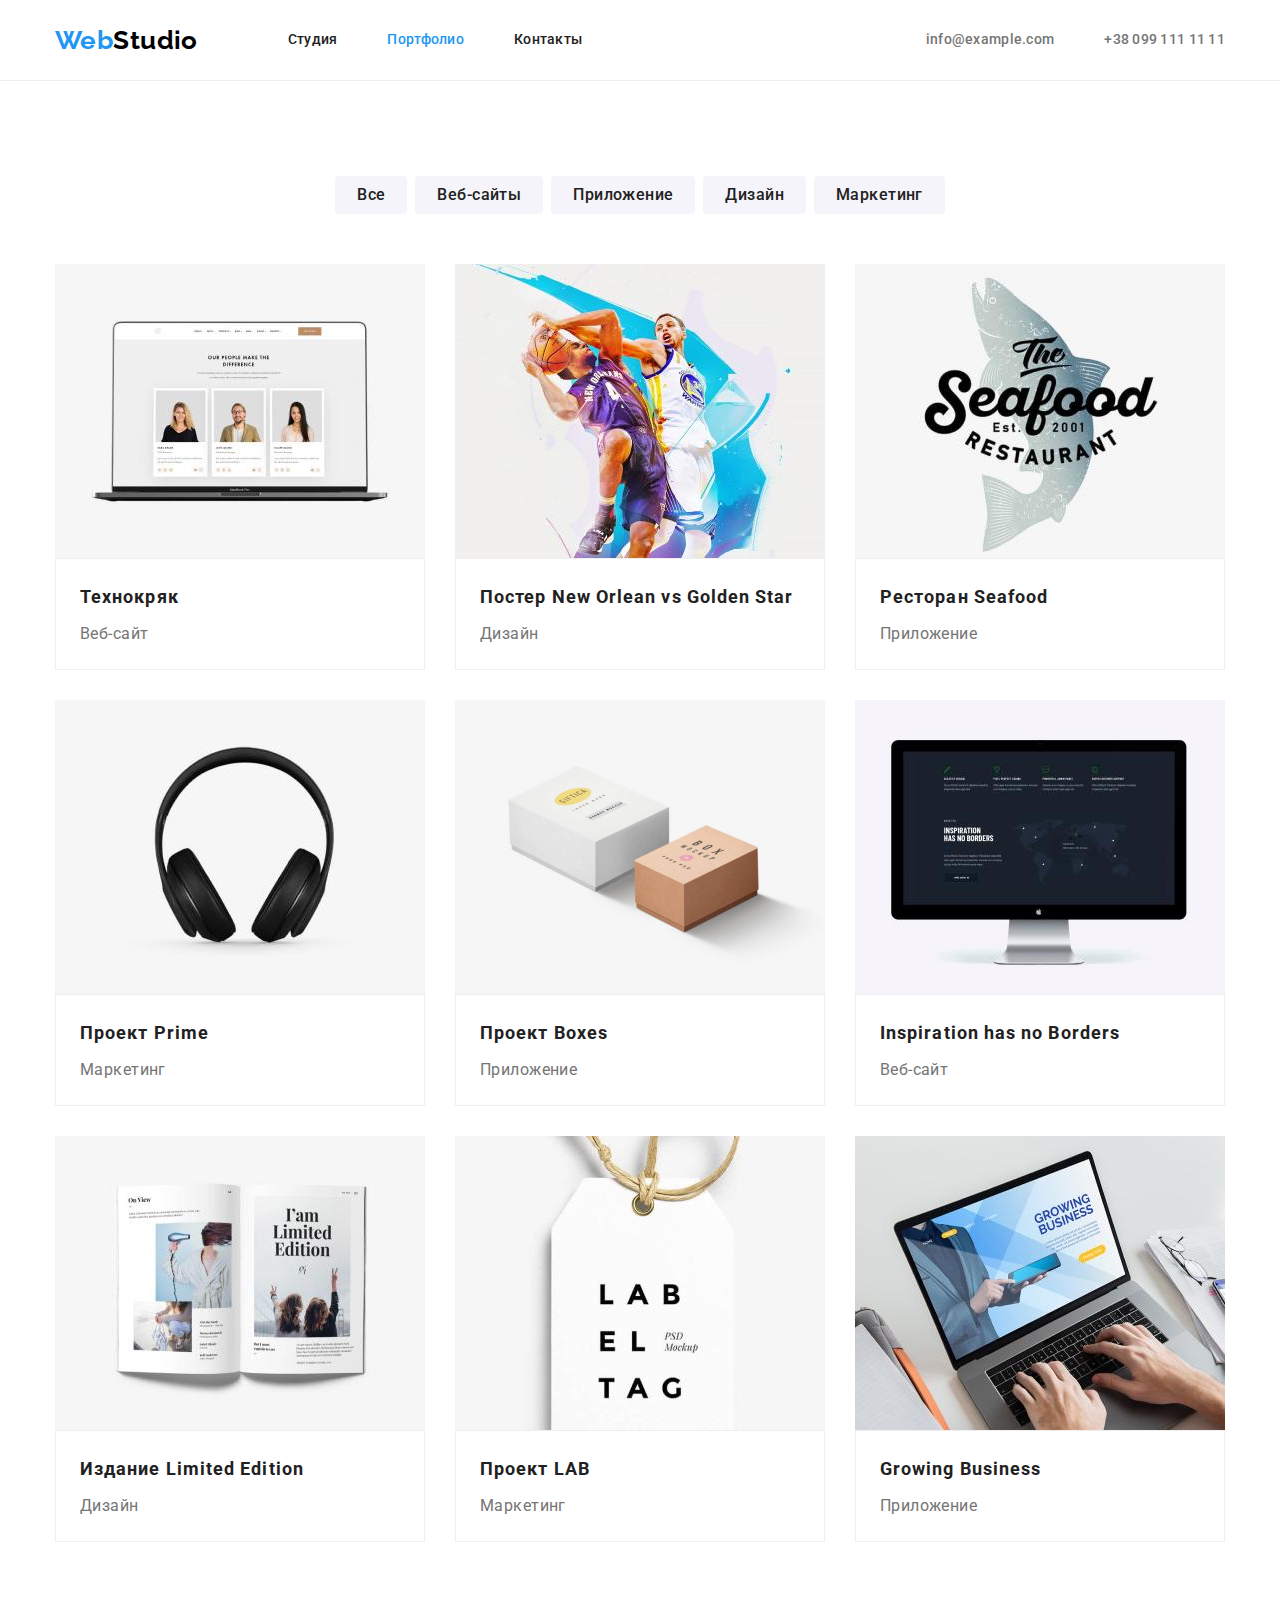
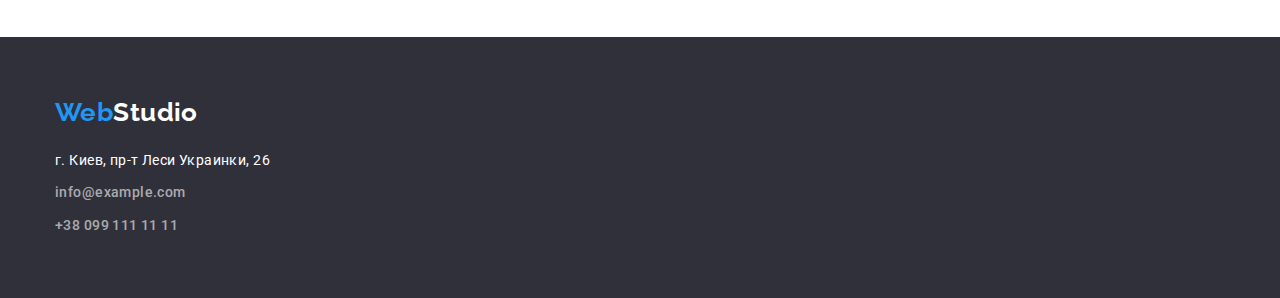
==== portfolio.html @ f0ec1b9f "перенесення файлів з дз3" ====
<!DOCTYPE html>
<html lang="en">
<head>
    <meta charset="UTF-8">
    <meta http-equiv="X-UA-Compatible" content="IE=edge">
    <meta name="viewport" content="width=device-width, initial-scale=1.0">
    <title>Portfolio</title>
    <link rel="preconnect" href="https://fonts.googleapis.com">
    <link rel="preconnect" href="https://fonts.gstatic.com" crossorigin>
    <link href="https://fonts.googleapis.com/css2?family=Raleway:wght@700&family=Roboto:wght@400;500;700;900&display=swap"
        rel="stylesheet">
    <link rel="stylesheet" href="https://cdnjs.cloudflare.com/ajax/libs/modern-normalize/0.6.0/modern-normalize.min.css" />
    <link href="./css/style.css" rel="stylesheet">
</head>
<body>
    <!-- Шапка сайта -->
    <header class='portfolio'>
            <div class="container">
                <nav class='main-nav'>
                    <a href="./index.html" class='logo'>
                        <span lang='en' class='logo logo-part'>Web</span><span lang='en'>Studio</span>
                    </a>
            
                    <ul class='site-nav'>
                        <li class="item"><a href="./index.html" class="nav-link ">Студия</a></li>
                        <li class="item"><a href="./portfolio.html" class="nav-link current">Портфолио</a></li>
                        <li class="item"><a href="" class="nav-link">Контакты</a></li>
                    </ul>
            
                    <ul class='contact-list'>
                        <li class='contact-item'>
                            <a href="mailto:info@example.com" class='contact'>
                                info@example.com
                            </a>
                        </li>
                        <li class='contact-item'>
                            <a href="tel:+380991111111" class='contact'>
                                +38 099 111 11 11
                            </a>
                        </li>
                    </ul>
                </nav>
            </div>
    </header>

    <main>
    <section class='portfolio-section section'>
    <div class='container'>
        <h2 class='portfolio-title title visually-hidden '>
            Портфолио
        </h2>
        <ul class='button-list'>
            <li class='button button-item'>
                <input  id="radio-1" type="radio" name="radio" value="1" checked>
                <label for="radio-1">Все</label>
            </li>
            <li class='button button-item' >
                <input id="radio-2" type="radio" name="radio" value="2" >
                <label for="radio-2">Веб-сайты</label>
            </li>
            <li class='button button-item'>
                <input id="radio-3" type="radio" name="radio" value="3">
                <label for="radio-3">Приложение</label>
            </li>
            <li class='button button-item'>
                <input id="radio-4" type="radio" name="radio" value="4">
                <label for="radio-4">Дизайн</label>
            </li>
            <li class='button button-item'>
                <input id="radio-5" type="radio" name="radio" value="5">
                <label for="radio-5">Маркетинг</label>
            </li>
        </ul>

        

        <ul class="portfolio-list">
            <li class='portfolio-item'>
                <img src="./images/portfolio-images/img.jpg" alt="Технокряк" width="370" height="294" class='portgolio-images'>
                <div class="portfolio-descrition">
                <h3 class="portfolio-subtitle subtitle">
                    Технокряк
                </h3>
                <p class="portfolio-text text">
                    Веб-сайт
                </p>
                </div>
            </li>
            <li class='portfolio-item'>
                <img src="./images/portfolio-images/img(1).jpg" alt="Постер New Orlean vs Golden Star" width="370" height="294" class='portgolio-images'>
                <div class="portfolio-descrition">
                <h3 class="portfolio-subtitle subtitle">
                    Постер <span lang='ru'>New Orlean vs Golden Star</span>
                </h3>
                <p class="portfolio-text text">
                    Дизайн
                </p>
            </div>
            </li>
            <li class='portfolio-item'>
                <img src="./images/portfolio-images/img(2).jpg" alt="Ресторан Seafood" width="370" height="294" class='portgolio-images'>
                <div class="portfolio-descrition">
                <h3 class="portfolio-subtitle subtitle">
                    Ресторан <span>Seafood</span>
                </h3>
                <p class="portfolio-text text">
                    Приложение
                </p>
                </div>
            </li>
            <li class='portfolio-item'>
                <img src="./images/portfolio-images/img(3).jpg" alt="Наушники" width="370" height="294" class='portgolio-images'>
                <div class="portfolio-descrition">
                <h3 class="portfolio-subtitle subtitle">
                    Проект <span>Prime</span>
                </h3>
                <p class="portfolio-text text">
                    Маркетинг
                </p>
                </div>
            </li>
            <li class='portfolio-item'>
                <img src="./images/portfolio-images/img(4).jpg" alt="Фото проектов Boxes" width="370" height="294" class='portgolio-images'>
                <div class="portfolio-descrition">
                <h3 class="portfolio-subtitle subtitle">
                    Проект <span>Boxes</span>
                </h3>
                <p class="portfolio-text text">
                    Приложение
                </p>
                </div>
            </li>
            <li class='portfolio-item'>
                <img src="./images/portfolio-images/img(5).jpg" alt="Монитор" width="370" height="294" class='portgolio-images'>
                <div class="portfolio-descrition">
                <h3 class="portfolio-subtitle subtitle">
                    <span>Inspiration has no Borders</span>
                </h3>
                <p class="portfolio-text text">
                    Веб-сайт
                </p>
                </div>
            </li>
            <li class='portfolio-item'>
                <img src="./images/portfolio-images/img(6).jpg" alt="Разворот издания Limited Edition" width="370" height="294" class='portgolio-images'>
                <div class="portfolio-descrition">
                <h3 class="portfolio-subtitle subtitle">
                    Издание <span>Limited Edition</span>
                </h3>
                <p class="portfolio-text text">
                    Дизайн
                </p>
                </div>
            </li>
            <li class='portfolio-item'>
                <img src="./images/portfolio-images/img(7).jpg" alt="Фото проекта LAB" width="370" height="294" class='portgolio-images'>
                <div class="portfolio-descrition">
                <h3 class="portfolio-subtitle subtitle">
                    Проект <span>LAB</span>
                </h3>
                <p class="portfolio-text text">
                    Маркетинг
                </p>
                </div>
            </li>
            <li class='portfolio-item'>
                <img src="./images/portfolio-images/img(8).jpg" alt="Ноутбук" width="370" height="294" class='portgolio-images'>
                <div class="portfolio-descrition">
                <h3 class="portfolio-subtitle subtitle">
                    <span>Growing Business</span>
                </h3>
                <p class="portfolio-text text">
                    Приложение
                </p>
                </div>
            </li>
        </ul>
        </div>
        </section>
    </main>

    <!-- Футер -->
    <footer>
        <div class="container">
            <a href="./index.html" class='logo logo-footer'>
                <span lang='en' class='logo logo-part'>Web</span><span lang='en'>Studio</span>
            </a>
            <address class='address'>
                <ul class='address-list'>
                    <li class='address-item'>
                        <a href="/" class="address-map">г. Киев, пр-т Леси Украинки, 26</a>
                    </li>
                    <li class='address-item'>
                        <a href="mailto:info@example.com" class='contact footer-contact'>
                            info@example.com
                        </a>
                    </li>
                    <li class='address-item'>
                        <a href="tel:+380991111111" class='contact footer-contact'>
                            +38 099 111 11 11
                        </a>
                    </li>
                </ul>
            </address>
        </div>
    </footer>
</body>
</html>
---- css/style.css ----
/*#2196F3- цвет акцента
background #E5E5E5
footer #2F303A
header #FFFFFF
#212121- вторичнний цвет текста
#757575-основной цвет текста
rgba(255, 255, 255, 0,6)-цвет адресса в футере*/

/*Обнуляем стили*/
* {
  padding: 0;
  margin: 0;
  border: 0;
}

/*
*,*before, *after{
    -moz-box-sizing:border-box;
    -webkit-box-sizing: border-box;
    box-sizing: border-box;
}
*/

:focus,
:active {
  outline: none;
}

a:focus,
a:active {
  outline: none;
}

nav,
footer,
header,
aside {
  display: block;
}

html,
body {
  height: 100%;
  width: 100%;
  font-size: 100%;
  line-height: 1;
}

a,
a:visited,
a:hover {
  text-decoration: none;
}

ul,
li {
  list-style: none;
}

h1,
h2,
h3,
h4,
h5,
h6 {
  font-size: inherit;
  font-weight: inherit;
}

:root {
  --primary-text-color: #212121;
  --title-text-color: #757575;
  --accent-color: #2196f3;
  --color-buttons: #f5f4fa;
  --primary-white-color: #ffffff;
  --background-color: #ffffff;
}

.visually-hidden {
  position: absolute;
  white-space: nowrap;
  width: 1px;
  height: 1px;
  overflow: hidden;
  border: 0;
  padding: 0;
  clip: rect(0 0 0 0);
  clip-path: inset(50%);
  margin: -1px;
}

body {
  background-color: var(--background-color);
  color: var(--title-text-color);

  font-family: Roboto, sans-serif;
  font-style: normal;
  font-weight: 400;

  letter-spacing: 0.03em;
  font-size: 14px;
  line-height: 1.71;
}

img {
  display: block;
  max-width: 100%;
}

.container {
  margin-left: auto;
  margin-right: auto;
  width: 1200px;
  padding-left: 15px;
  padding-right: 15px;
}

.section {
  padding-top: 95px;
  padding-bottom: 95px;
}

.title {
  font-weight: 700;
  font-size: 36px;
  line-height: 1.17;

  color: var(--primary-text-color);

  text-align: center;

  margin-bottom: 60px;
}

.subtitle {
  font-weight: 500;
  font-size: 16px;
  line-height: 1.19;

  /*text-align: center;*/

  color: var(--primary-text-color);
}
/* -----------------------------------------Header---------------------------------------------------------------- */
header {
  background-color: #ffffff;
}

.main-nav {
  display: flex;
  align-items: center;
}

/* Logo */

.logo {
  font-family: Raleway, sans-serif;
  font-weight: 700;
  font-size: 26px;
  line-height: 1.19;
  color: #000000;
}

.logo-part {
  color: var(--accent-color);
}

/* Site nav */

.site-nav {
  display: flex;
  margin-left: 90px;
}

.site-nav .item:not(:last-child) {
  margin-right: 50px;
}

.nav-link {
  display: block;
  padding-top: 32px;
  padding-bottom: 32px;

  font-weight: 500;
  font-size: 14px;
  line-height: 1.14;
  letter-spacing: 0.02em;

  color: var(--primary-text-color);
}

.nav-link:hover,
.nav-link:focus,
.contact:hover,
.contact:focus {
  color: var(--accent-color);
}

.nav-link.current {
  color: var(--accent-color);
}

.contact {
  color: var(--title-text-color);

  font-weight: 500;
  font-size: 14px;
  line-height: 1.14;
  letter-spacing: 0.02em;
}

.contact-list {
  display: flex;
  margin-left: auto;
}

.contact-item:not(:last-child) {
  margin-right: 50px;
}

/* -------------------------------------Footer------------------------------------------------------------------- */

footer {
  background-color: #2f303a;
  padding-top: 60px;
  padding-bottom: 60px;
}

.logo-footer {
  color: var(--primary-white-color);
}

address {
  font-style: normal;
  margin-top: 20px;
}

.address-item:not(:last-child) {
  margin-bottom: 9px;
}

.footer-contact {
  color: rgba(255, 255, 255, 0.6);
  font-size: 14px;
  line-height: 1.71;

  letter-spacing: 0.03em;
}

.footer-contact:hover,
.footer-contact:focus {
  color: var(--accent-color);
}

.address-map {
  color: var(--primary-white-color);
}

/*______________________________________________Studio__________________________________________________________*/
/* ---------------------------------------------Hero----------------------------------------------------------- */
.hero {
  text-align: center;
  padding-top: 200px;
  padding-bottom: 200px;

  background: #2f303a;
}

.hero-title {
  margin: 0 auto;
  margin-bottom: 30px;

  width: 700px;
  font-weight: 900;
  font-size: 44px;
  line-height: 1.36;

  letter-spacing: 0.06em;
  text-transform: uppercase;

  color: var(--primary-white-color);
}

.hero-button {
  width: 200px;
  height: 50px;

  background-color: var(--accent-color);

  box-shadow: 0px 4px 4px rgba(0, 0, 0, 0.15);
  border-radius: 4px;

  color: var(--primary-white-color);
  font-weight: 700;
  letter-spacing: 0.06em;
  font-size: 16px;
  line-height: 1.87;

  cursor: pointer;
}
/* ----------------------------------------Advantage--------------------------------------------------------------- */
.advantage-section {
  padding-bottom: 0;
}

.advantage-list {
  display: flex;
  margin-right: -50px;
}

/*.advantage-item:not(:last-child) {
  margin-right: 50px;
}*/

.advantage-item {
  flex-basis: calc(100% / 4 - 50px);
  margin-right: 50px;
}

.advantage-subtitle {
  text-transform: uppercase;
  font-size: 14px;
  font-weight: 700;

  margin-bottom: 10px;
}
/*-----------------------------------------Ourwork-----------------------------------------------------------------*/
.ourwork-list {
  display: flex;
  margin-right: -30px;
}

.ourwork-item {
  flex-basis: calc(100% / 3 - 30px);
  margin-right: 30px;
}
/*.ourwork-item:not(:last-child) {
  margin-right: 30px;
}*/
/* ----------------------------------------Ourteam----------------------------------------------------------------- */
.ourteam-section {
  background-color: #f5f4fa;
}

.ourteam-list {
  display: flex;
  margin-right: -30px;
}

.ourteam-item {
  flex-basis: calc(100% / 4 - 30px);
  margin-right: 30px;
}
/*.ourteam-item:not(:last-child) {
  margin-right: 30px;
}*/

.ourteam-description {
  text-align: center;
  padding-top: 30px;
  padding-bottom: 30px;

  box-shadow: 0px 1px 3px rgba(0, 0, 0, 0.12), 0px 1px 1px rgba(0, 0, 0, 0.14),
    0px 2px 1px rgba(0, 0, 0, 0.2);
  border-radius: 0px 0px 4px 4px;
}

.ourteam-subtitle {
  margin-bottom: 10px;
}

.ourteam-text {
  font-size: 16px;
  line-height: 1.18;
}

/*Portfolio-------------------------------------------------------------------------------------------------------*/
.portfolio {
  border-bottom: 1px solid #ececec;
}

.portfolio-section {
  background: #ffffff;
}

.button-list {
  display: flex;
  justify-content: center;
  margin-bottom: 50px;
}

.button {
  display: inline-block;
  padding: 6px 22px;

  background: var(--color-buttons);
  border-radius: 4px;
  user-select: none;

  cursor: pointer;

  font-weight: 500;
  font-size: 16px;
  line-height: 1.62;
  color: var(--primary-text-color);
}

.button-item:not(:last-child) {
  margin-right: 8px;
}

.button-item label {
  cursor: pointer;
}

.button-item input {
  display: none;
}

.button-item:hover,
.button-item:focus {
  background: var(--accent-color);

  box-shadow: 0px 3px 1px rgba(0, 0, 0, 0.1), 0px 1px 2px rgba(0, 0, 0, 0.08),
    0px 2px 2px rgba(0, 0, 0, 0.12);

  color: var(--primary-white-color);
}

.portfolio-list {
  display: flex;
  flex-wrap: wrap;

  margin-left: -30px;
  margin-bottom: -30px;
}

.portfolio-item {
  flex-basis: calc(100% / 3 - 30px);

  margin-left: 30px;
  margin-bottom: 30px;
}
.portfolio-subtitle {
  font-weight: 700;
  font-size: 18px;
  line-height: 2;

  letter-spacing: 0.06em;

  margin-bottom: 4px;
}

.portfolio-text {
  font-size: 16px;
  line-height: 1.87;
}

.portfolio-descrition {
  padding: 20px 0 20px 24px;

  border: 1px solid #eeeeee;
}
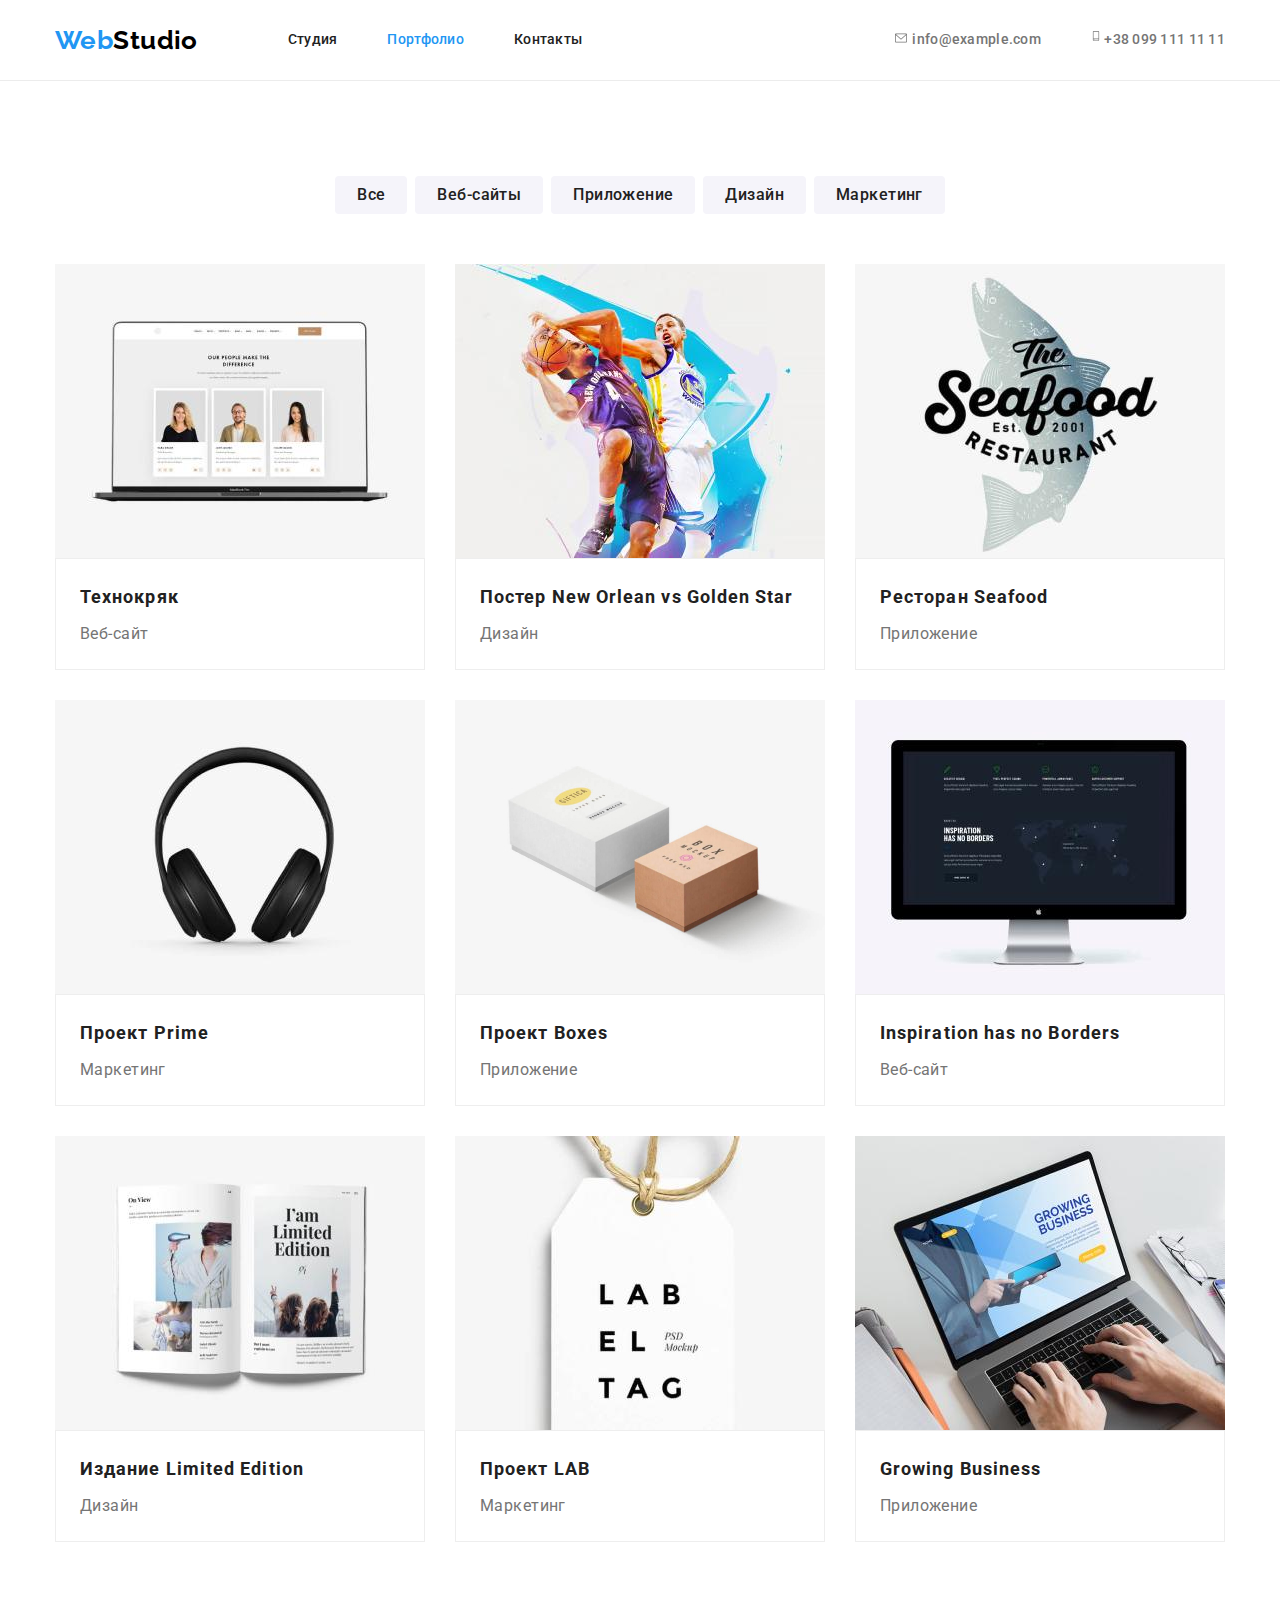
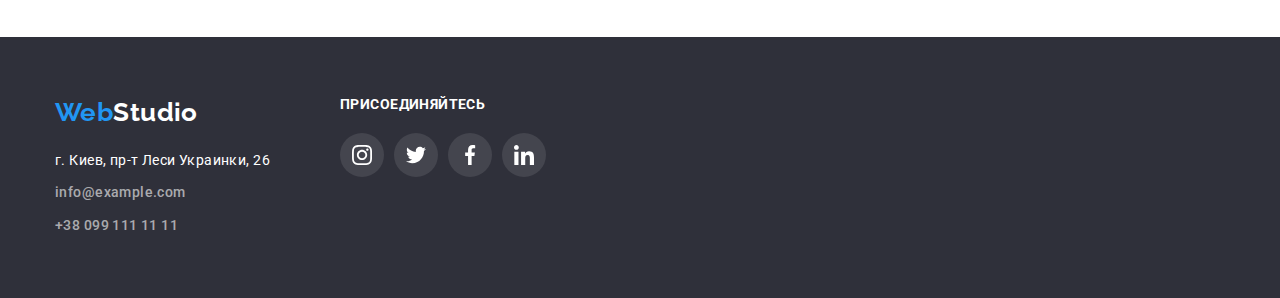
==== commit 1e7ad759: "change" ====
--- a/portfolio.html
+++ b/portfolio.html
@@ -30,11 +30,17 @@
                     <ul class='contact-list'>
                         <li class='contact-item'>
                             <a href="mailto:info@example.com" class='contact'>
+                                <svg class="contact-icon" width='16px' height='12px'>
+                                    <use href="./images/sprite.svg#icon-envelope"></use>
+                                </svg>
                                 info@example.com
                             </a>
                         </li>
                         <li class='contact-item'>
                             <a href="tel:+380991111111" class='contact'>
+                                <svg class="contact-icon" width='10px' height='16px'>
+                                    <use href="./images/sprite.svg#icon-smartphone"></use>
+                                </svg>
                                 +38 099 111 11 11
                             </a>
                         </li>
@@ -181,27 +187,62 @@
 
     <!-- Футер -->
     <footer>
-        <div class="container">
-            <a href="./index.html" class='logo logo-footer'>
-                <span lang='en' class='logo logo-part'>Web</span><span lang='en'>Studio</span>
-            </a>
-            <address class='address'>
-                <ul class='address-list'>
-                    <li class='address-item'>
-                        <a href="/" class="address-map">г. Киев, пр-т Леси Украинки, 26</a>
-                    </li>
-                    <li class='address-item'>
-                        <a href="mailto:info@example.com" class='contact footer-contact'>
-                            info@example.com
-                        </a>
-                    </li>
-                    <li class='address-item'>
-                        <a href="tel:+380991111111" class='contact footer-contact'>
-                            +38 099 111 11 11
+        <div class="container footer-container">
+            <div class='right-container'>
+                <a href="./index.html" class='logo logo-footer'>
+                    <span lang='en' class='logo logo-part'>Web</span><span lang='en'>Studio</span>
+                </a>
+                <address class='address'>
+                    <ul class='address-list'>
+                        <li class='address-item'>
+                            <a href="/" class="address-map">г. Киев, пр-т Леси Украинки, 26</a>
+                        </li>
+                        <li class='address-item'>
+                            <a href="mailto:info@example.com" class='contact footer-contact'>
+                                info@example.com
+                            </a>
+                        </li>
+                        <li class='address-item'>
+                            <a href="tel:+380991111111" class='contact footer-contact'>
+                                +38 099 111 11 11
+                            </a>
+                        </li>
+                    </ul>
+                </address>
+            </div>
+            <div class="left-container">
+                <h3 class="footer-title">Присоединяйтесь</h3>
+                <ul class="footer-social social-list">
+                    <li class="social-item">
+                        <a href="" class="social-link social-footer-link">
+                            <svg class="social-icon footer-icon" width="20" height="20">
+                                <use href="./images/sprite.svg#icon-instagram"></use>
+                            </svg>
+                        </a>
+                    </li>
+                    <li class="social-item">
+                        <a href="" class="social-link social-footer-link">
+                            <svg class="social-icon footer-icon" width="20" height="20">
+                                <use href="./images/sprite.svg#icon-twitter"></use>
+                            </svg>
+                        </a>
+                    </li>
+                    <li class="social-item">
+                        <a href="" class="social-link social-footer-link">
+                            <svg class="social-icon footer-icon" width="20" height="20">
+                                <use href="./images/sprite.svg#icon-facebook"></use>
+                            </svg>
+                        </a>
+                    </li>
+                    <li class="social-item">
+                        <a href="" class="social-link social-footer-link">
+                            <svg class="social-icon footer-icon" width="20" height="20">
+                                <use href="./images/sprite.svg#icon-linkedin"></use>
+                            </svg>
                         </a>
                     </li>
                 </ul>
-            </address>
+            </div>
         </div>
     </footer>
 </body>
--- a/css/style.css
+++ b/css/style.css
@@ -74,6 +74,7 @@
   --color-buttons: #f5f4fa;
   --primary-white-color: #ffffff;
   --background-color: #ffffff;
+  --social-icon-color: #afb1b8;
 }
 
 .visually-hidden {
@@ -190,9 +191,7 @@
 }
 
 .nav-link:hover,
-.nav-link:focus,
-.contact:hover,
-.contact:focus {
+.nav-link:focus {
   color: var(--accent-color);
 }
 
@@ -218,42 +217,18 @@
   margin-right: 50px;
 }
 
-/* -------------------------------------Footer------------------------------------------------------------------- */
-
-footer {
-  background-color: #2f303a;
-  padding-top: 60px;
-  padding-bottom: 60px;
-}
-
-.logo-footer {
-  color: var(--primary-white-color);
-}
-
-address {
-  font-style: normal;
-  margin-top: 20px;
-}
-
-.address-item:not(:last-child) {
-  margin-bottom: 9px;
-}
-
-.footer-contact {
-  color: rgba(255, 255, 255, 0.6);
-  font-size: 14px;
-  line-height: 1.71;
-
-  letter-spacing: 0.03em;
-}
-
-.footer-contact:hover,
-.footer-contact:focus {
+.contact-icon {
+  fill: currentColor;
+}
+
+.contact:hover,
+.contact:focus {
   color: var(--accent-color);
 }
 
-.address-map {
-  color: var(--primary-white-color);
+.contact:hover .contact-icon,
+.contact:focus .contact-icon {
+  fill: var(--accent-color);
 }
 
 /*______________________________________________Studio__________________________________________________________*/
@@ -263,7 +238,17 @@
   padding-top: 200px;
   padding-bottom: 200px;
 
-  background: #2f303a;
+  width: 1600px;
+  background-image: linear-gradient(
+      rgba(47, 48, 58, 0.4),
+      rgba(47, 48, 58, 0.4)
+    ),
+    url(../images/index-images/bg.jpg);
+  background-repeat: no-repeat;
+  background-size: cover;
+  background-position: center;
+
+  background-color: #c4c4c4;
 }
 
 .hero-title {
@@ -323,6 +308,14 @@
   font-weight: 700;
 
   margin-bottom: 10px;
+}
+
+.container-icon {
+  padding: 25px 100px;
+  margin-bottom: 30px;
+
+  background: #f5f4fa;
+  border-radius: 4px;
 }
 /*-----------------------------------------Ourwork-----------------------------------------------------------------*/
 .ourwork-list {
@@ -360,6 +353,8 @@
   padding-top: 30px;
   padding-bottom: 30px;
 
+  background-color: #ffffff;
+
   box-shadow: 0px 1px 3px rgba(0, 0, 0, 0.12), 0px 1px 1px rgba(0, 0, 0, 0.14),
     0px 2px 1px rgba(0, 0, 0, 0.2);
   border-radius: 0px 0px 4px 4px;
@@ -372,8 +367,78 @@
 .ourteam-text {
   font-size: 16px;
   line-height: 1.18;
-}
-
+
+  margin-bottom: 16px;
+}
+
+.social-list {
+  display: flex;
+  justify-content: center;
+}
+
+.social-item {
+  width: 44px;
+  height: 44px;
+}
+
+.social-item:not(last-child) {
+  margin-right: 10px;
+}
+.social-icon {
+  fill: var(--social-icon-color);
+}
+
+.social-link {
+  width: 100%;
+  height: 100%;
+  background-color: #ffffff;
+  border-radius: 50%;
+  display: flex;
+  align-items: center;
+  justify-content: center;
+}
+
+.social-link:hover,
+.social-link:focus {
+  background-color: var(--accent-color);
+}
+
+.social-link:hover .social-icon,
+.social-link:focus .social-icon {
+  fill: #ffffff;
+}
+
+/* ----------------------------------------Clients----------------------------------------------------------------- */
+.clients-list {
+  display: flex;
+
+  margin-right: -30px;
+}
+
+.clients-item {
+  border: 1px solid #afb1b8;
+  box-sizing: border-box;
+  border-radius: 4px;
+
+  padding: 16px 32px;
+
+  flex-basis: calc(100% / 6 - 30px);
+  margin-right: 30px;
+}
+
+.clients-icon {
+  fill: #afb1b8;
+}
+
+.clients-item:hover,
+.clients-item:focus {
+  border: 1px solid var(--accent-color);
+}
+
+.clients-item:hover .clients-icon,
+.clients-item:focus .clients-icon {
+  fill: var(--accent-color);
+}
 /*Portfolio-------------------------------------------------------------------------------------------------------*/
 .portfolio {
   border-bottom: 1px solid #ececec;
@@ -441,6 +506,15 @@
   margin-left: 30px;
   margin-bottom: 30px;
 }
+
+.postfolio-item:focus,
+.portfolio-item:hover {
+  border: 1px solid #eeeeee;
+  box-sizing: border-box;
+  box-shadow: 0px 1px 1px rgba(0, 0, 0, 0.12), 0px 4px 4px rgba(0, 0, 0, 0.06),
+    1px 4px 6px rgba(0, 0, 0, 0.16);
+}
+
 .portfolio-subtitle {
   font-weight: 700;
   font-size: 18px;
@@ -461,3 +535,73 @@
 
   border: 1px solid #eeeeee;
 }
+
+/* -------------------------------------Footer------------------------------------------------------------------- */
+
+footer {
+  background-color: #2f303a;
+  padding-top: 60px;
+  padding-bottom: 60px;
+}
+
+.footer-container {
+  display: flex;
+}
+
+.left-container {
+  margin-left: 70px;
+}
+
+.logo-footer {
+  color: var(--primary-white-color);
+}
+
+address {
+  font-style: normal;
+  margin-top: 20px;
+}
+
+.footer-title {
+  font-weight: 700;
+  line-height: 1.14;
+
+  text-transform: uppercase;
+
+  color: #ffffff;
+
+  margin-bottom: 20px;
+}
+
+.address-item:not(:last-child) {
+  margin-bottom: 9px;
+}
+
+.footer-contact {
+  color: rgba(255, 255, 255, 0.6);
+  font-size: 14px;
+  line-height: 1.71;
+
+  letter-spacing: 0.03em;
+}
+
+.footer-contact:hover,
+.footer-contact:focus {
+  color: var(--accent-color);
+}
+
+.address-map {
+  color: var(--primary-white-color);
+}
+
+.social-footer-link {
+  background-color: rgba(255, 255, 255, 0.1);
+}
+
+.footer-icon {
+  fill: #ffffff;
+}
+
+.social-footer-link:hover,
+.social-footer-link:focus {
+  background: var(--accent-color);
+}
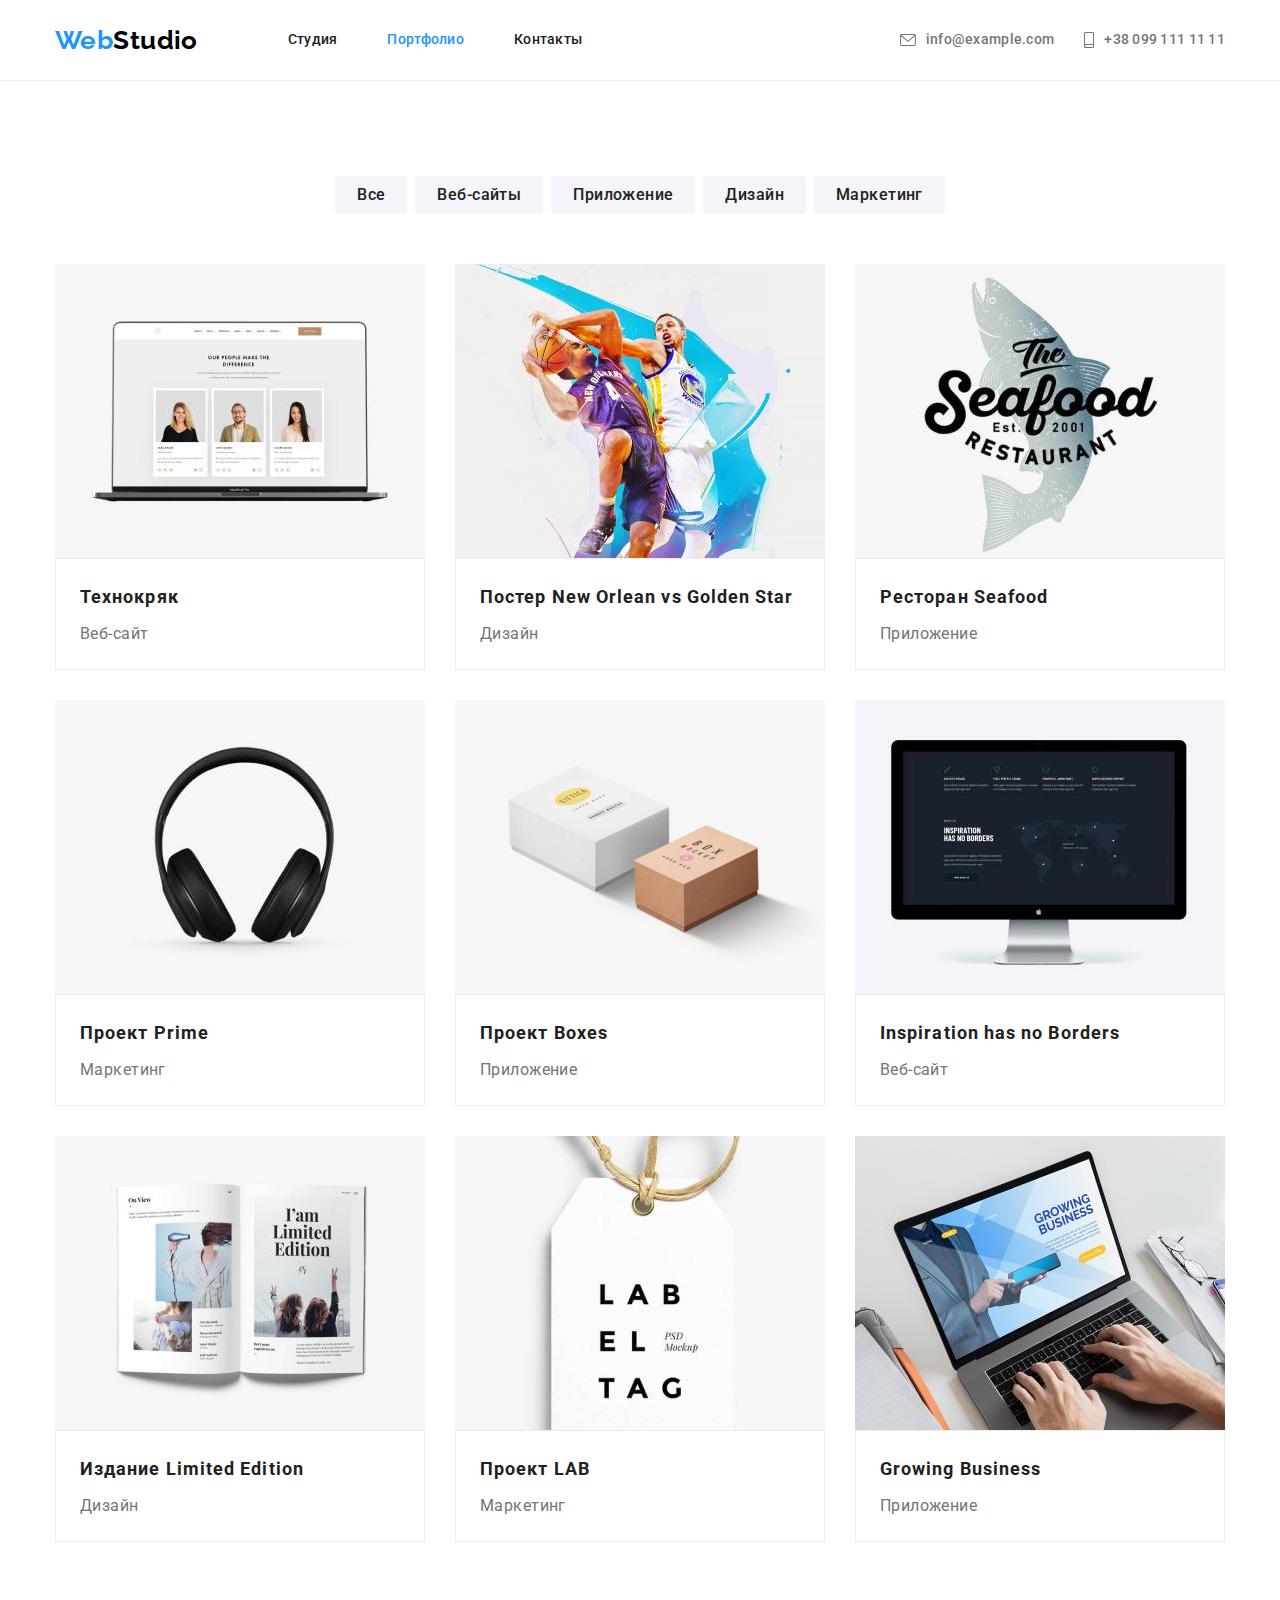
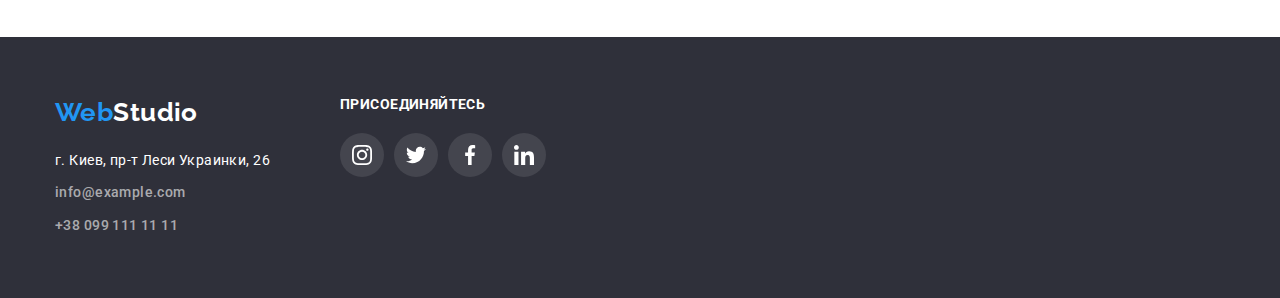
==== commit ea66686d: "change" ====
--- a/portfolio.html
+++ b/portfolio.html
@@ -31,7 +31,7 @@
                         <li class='contact-item'>
                             <a href="mailto:info@example.com" class='contact'>
                                 <svg class="contact-icon" width='16px' height='12px'>
-                                    <use href="./images/sprite.svg#icon-envelope"></use>
+                                    <use href="./images/sprite1.svg#icon-envelope"></use>
                                 </svg>
                                 info@example.com
                             </a>
@@ -39,7 +39,7 @@
                         <li class='contact-item'>
                             <a href="tel:+380991111111" class='contact'>
                                 <svg class="contact-icon" width='10px' height='16px'>
-                                    <use href="./images/sprite.svg#icon-smartphone"></use>
+                                    <use href="./images/sprite1.svg#icon-smartphone"></use>
                                 </svg>
                                 +38 099 111 11 11
                             </a>
--- a/css/style.css
+++ b/css/style.css
@@ -206,6 +206,9 @@
   font-size: 14px;
   line-height: 1.14;
   letter-spacing: 0.02em;
+
+  display: flex;
+  align-items: center;
 }
 
 .contact-list {
@@ -213,12 +216,22 @@
   margin-left: auto;
 }
 
+/*.contact-item {
+  width: 100%;
+  height: 100%;
+  display: flex;
+  align-items: center;
+  justify-content: center;
+}*/
+
 .contact-item:not(:last-child) {
-  margin-right: 50px;
+  margin-right: 30px;
 }
 
 .contact-icon {
   fill: currentColor;
+
+  margin-right: 10px;
 }
 
 .contact:hover,
@@ -237,8 +250,9 @@
   text-align: center;
   padding-top: 200px;
   padding-bottom: 200px;
-
-  width: 1600px;
+  margin: 0 auto;
+
+  max-width: 1600px;
   background-image: linear-gradient(
       rgba(47, 48, 58, 0.4),
       rgba(47, 48, 58, 0.4)
@@ -290,7 +304,7 @@
 
 .advantage-list {
   display: flex;
-  margin-right: -50px;
+  margin-right: -30px;
 }
 
 /*.advantage-item:not(:last-child) {
@@ -298,8 +312,8 @@
 }*/
 
 .advantage-item {
-  flex-basis: calc(100% / 4 - 50px);
-  margin-right: 50px;
+  flex-basis: calc(100% / 4 - 30px);
+  margin-right: 30px;
 }
 
 .advantage-subtitle {
@@ -381,9 +395,10 @@
   height: 44px;
 }
 
-.social-item:not(last-child) {
+.social-item:not(:last-child) {
   margin-right: 10px;
 }
+
 .social-icon {
   fill: var(--social-icon-color);
 }
@@ -417,13 +432,21 @@
 
 .clients-item {
   border: 1px solid #afb1b8;
-  box-sizing: border-box;
   border-radius: 4px;
 
   padding: 16px 32px;
 
   flex-basis: calc(100% / 6 - 30px);
   margin-right: 30px;
+}
+
+.clients-link {
+  width: 100%;
+  height: 100%;
+
+  display: flex;
+  align-items: center;
+  justify-content: center;
 }
 
 .clients-icon {
@@ -509,8 +532,6 @@
 
 .postfolio-item:focus,
 .portfolio-item:hover {
-  border: 1px solid #eeeeee;
-  box-sizing: border-box;
   box-shadow: 0px 1px 1px rgba(0, 0, 0, 0.12), 0px 4px 4px rgba(0, 0, 0, 0.06),
     1px 4px 6px rgba(0, 0, 0, 0.16);
 }
